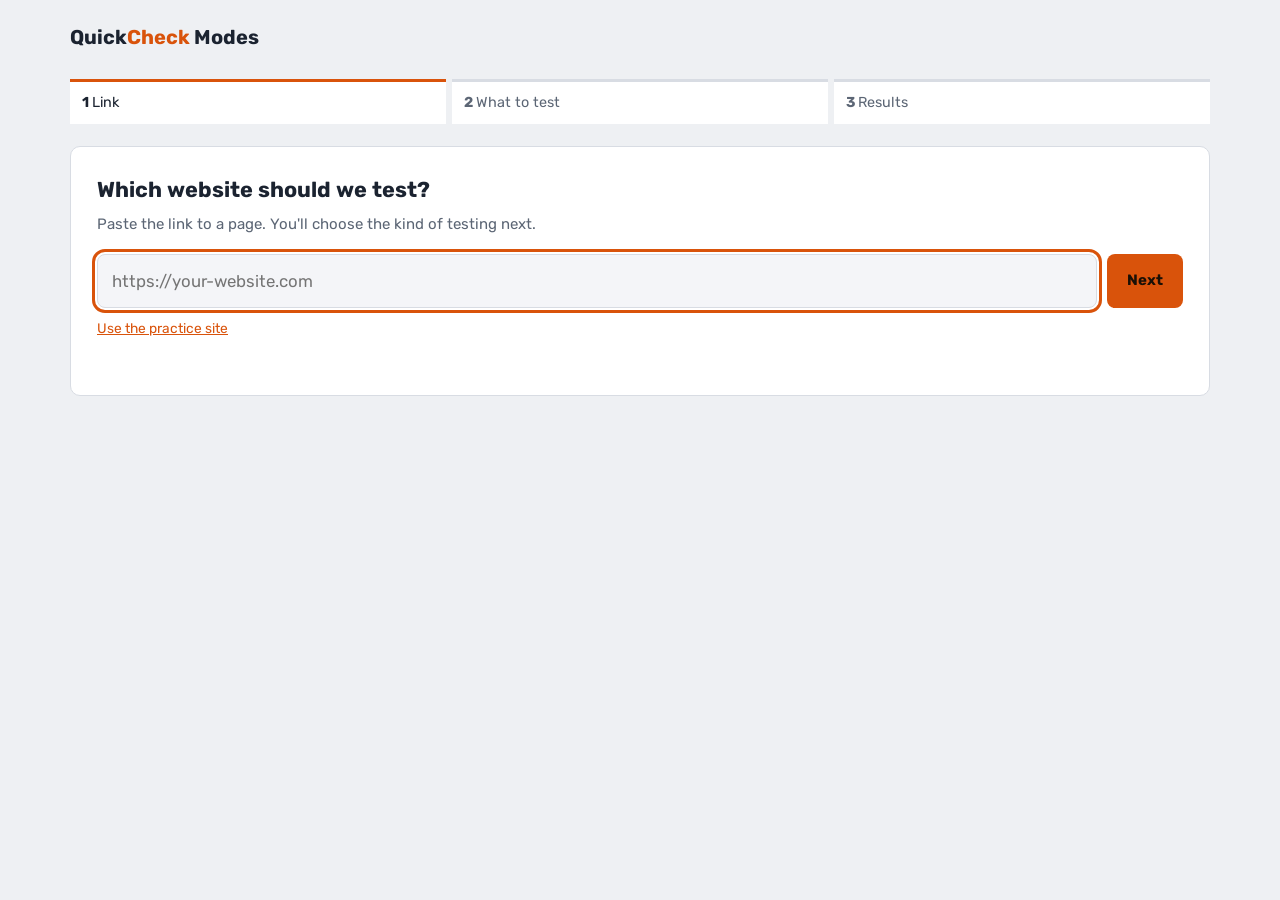
==== ui/index.html @ e66ea874 "first commit" ====
<!doctype html>
<html lang="en">
<head>
<meta charset="utf-8">
<meta name="viewport" content="width=device-width, initial-scale=1">
<title>QuickCheck Modes</title>
<link href="https://fonts.googleapis.com/css2?family=Rubik:wght@400;500;700&display=swap" rel="stylesheet">
<style>
:root{
  --bg:#1C2128; --panel:#252B34; --raise:#2E3540; --ink:#EEF1F5; --muted:#9AA4B2; --line:#39414D;
  --signal:#FF7A2F; --pass:#4CC38A; --warn:#F5B83D; --fail:#FF5D5D;
  --font:"Rubik","Segoe UI",system-ui,sans-serif; color-scheme:dark;
}
@media (prefers-color-scheme:light){:root{
  --bg:#EEF0F3; --panel:#FFFFFF; --raise:#F4F5F8; --ink:#1B2330; --muted:#5C6675; --line:#D8DCE3;
  --signal:#D9530B; --pass:#1F8A55; --warn:#A86A00; --fail:#C62828; color-scheme:light;}}
*{box-sizing:border-box} body{margin:0;background:var(--bg);color:var(--ink);font:15px/1.55 var(--font)}
button,input{font:inherit;color:inherit} :focus-visible{outline:3px solid var(--signal);outline-offset:2px}
.shell{max-width:1180px;margin:0 auto;padding:22px 20px 70px}
header{display:flex;justify-content:space-between;align-items:center;gap:16px;flex-wrap:wrap}
header h1{margin:0;font-size:1.25rem;font-weight:700}
header h1 span{color:var(--signal)}

/* stepper: the content really is a sequence */
.steps{display:flex;gap:6px;list-style:none;padding:0;margin:26px 0 22px;counter-reset:s}
.steps li{flex:1;counter-increment:s;padding:10px 12px;background:var(--panel);border-top:3px solid var(--line);color:var(--muted);font-size:.9rem}
.steps li::before{content:counter(s) "  ";font-weight:700}
.steps li.on{border-top-color:var(--signal);color:var(--ink)}
.steps li.done{border-top-color:var(--pass)}

.card{background:var(--panel);border-radius:10px;padding:26px;border:1px solid var(--line)}
.card h2{margin:0 0 6px;font-size:1.35rem}
.card p.sub{margin:0 0 18px;color:var(--muted)}
.urlrow{display:flex;gap:10px;flex-wrap:wrap}
.urlrow input{flex:1;min-width:240px;padding:13px 14px;border-radius:8px;border:1px solid var(--line);background:var(--raise);font-size:1.05rem}
.btn{border:0;border-radius:8px;padding:12px 20px;font-weight:700;cursor:pointer;background:var(--signal);color:#1A1006}
.btn.ghost{background:transparent;color:var(--ink);border:1px solid var(--line)}
.btn:disabled{opacity:.5;cursor:not-allowed}
.small{font-size:.86rem;color:var(--muted);margin-top:10px}
.small button{background:none;border:0;padding:0;color:var(--signal);text-decoration:underline;cursor:pointer}
.err{color:var(--fail);margin-top:10px;min-height:1.3em}

.modes{display:grid;grid-template-columns:repeat(3,1fr);gap:12px}
.mode{position:relative;display:block;cursor:pointer;background:var(--raise);border:2px solid var(--line);border-radius:10px;padding:18px}
.mode input{position:absolute;opacity:0}
.mode:has(input:checked){border-color:var(--signal)}
.mode:has(input:focus-visible){outline:3px solid var(--signal);outline-offset:2px}
.mode b{display:block;font-size:1.1rem;margin-bottom:4px}
.mode span{color:var(--muted);font-size:.88rem}
.opts{display:flex;gap:18px;align-items:center;flex-wrap:wrap;margin-top:18px;font-size:.92rem}
.opts input[type=number]{width:60px;padding:5px;border-radius:6px;border:1px solid var(--line);background:var(--raise)}
.nav{display:flex;justify-content:space-between;margin-top:22px}

.running{text-align:center;padding:50px 20px}
.bar{height:8px;background:var(--raise);border-radius:4px;overflow:hidden;max-width:460px;margin:18px auto}
.bar span{display:block;height:100%;background:var(--signal);transition:width .4s}

.summary{display:flex;gap:14px;flex-wrap:wrap;align-items:flex-end;justify-content:space-between}
.tabs{display:flex;gap:4px;margin:22px 0 0;border-bottom:1px solid var(--line)}
.tabs button{background:none;border:0;border-bottom:3px solid transparent;padding:12px 18px;cursor:pointer;color:var(--muted);font-weight:500}
.tabs button[aria-selected=true]{color:var(--ink);border-bottom-color:var(--signal)}
.tabs .n{font-size:.78rem;margin-left:6px;padding:1px 7px;border-radius:9px;background:var(--raise)}
.tabs .n.bad{background:var(--fail);color:#fff}
.cols{display:grid;grid-template-columns:1.25fr 1fr;gap:20px;margin-top:20px}
.col h3{margin:0 0 10px;font-size:1rem;display:flex;align-items:center;gap:8px}
.col h3 i{width:10px;height:10px;border-radius:50%;display:inline-block}
.item{background:var(--panel);border:1px solid var(--line);border-radius:8px;padding:12px 14px;margin-bottom:8px}
.item.fail{border-left:4px solid var(--fail)} .item.warn{border-left:4px solid var(--warn)} .item.pass{border-left:4px solid var(--pass)}
.item .h{display:flex;gap:8px;align-items:baseline}
.item .h b{font-weight:500}
.mk{flex:none;background:#E5484D;color:#fff;font-weight:700;font-size:.78rem;min-width:22px;height:22px;border-radius:11px;display:inline-grid;place-items:center;padding:0 6px}
.item .pg{color:var(--muted);font-size:.8rem;font-family:Consolas,monospace;word-break:break-all}
.item .d{font-size:.88rem;margin-top:4px}
.item ul{margin:6px 0 0;padding-left:18px;font:12px/1.5 Consolas,monospace;color:var(--muted);word-break:break-all}
.item img{max-width:100%;margin-top:8px;border-radius:6px;border:1px solid var(--line);cursor:zoom-in}
.ok{font-size:.9rem;color:var(--muted)}
.ok li{margin:3px 0} .ok li::marker{color:var(--pass)}
.shots{margin-top:26px}
.shots h3{font-size:1rem}
.pagepick{display:flex;gap:6px;flex-wrap:wrap;margin-bottom:12px}
.pagepick button{background:var(--raise);border:1px solid var(--line);border-radius:6px;padding:5px 10px;cursor:pointer;font-family:Consolas,monospace;font-size:.82rem}
.pagepick button[aria-pressed=true]{border-color:var(--signal)}
.shotrow{display:grid;grid-template-columns:3fr 1fr;gap:16px;align-items:start}
.shotrow figure{margin:0} .shotrow img{width:100%;border-radius:6px;border:1px solid var(--line);cursor:zoom-in}
.shotrow figcaption{color:var(--muted);font-size:.82rem;margin-top:4px}
dialog{max-width:96vw;max-height:94vh;padding:0;border:0;background:transparent} dialog img{max-width:94vw;max-height:90vh}
dialog::backdrop{background:rgba(0,0,0,.75)}
.hist{margin-top:34px} .hist h3{font-size:1rem;color:var(--muted)}
.hist button{all:unset;cursor:pointer;display:grid;grid-template-columns:1fr auto auto;gap:14px;width:100%;padding:9px 4px;border-bottom:1px solid var(--line);font-size:.9rem}
.hist button:focus-visible{outline:3px solid var(--signal)}
@media(max-width:780px){.modes{grid-template-columns:1fr}.cols{grid-template-columns:1fr}.shotrow{grid-template-columns:1fr}.steps li{font-size:.78rem}}
@media (prefers-reduced-motion:reduce){.bar span{transition:none}}
</style>
</head>
<body>
<div class="shell">
  <header><h1>Quick<span>Check</span> Modes</h1><button class="btn ghost" id="newBtn" hidden>New test</button></header>
  <ol class="steps" id="steps"><li>Link</li><li>What to test</li><li>Results</li></ol>
  <div id="view"></div>
  <section class="hist" id="hist"></section>
</div>
<dialog id="zoom"><img alt="Enlarged screenshot"></dialog>

<script>
const $ = s => document.querySelector(s);
const esc = s => String(s ?? "").replace(/[&<>"']/g, c => ({"&":"&amp;","<":"&lt;",">":"&gt;",'"':"&quot;","'":"&#39;"}[c]));
const form = {url:"", mode:"both", linked:false, max_pages:6};
let timer, tab = null, pageSel = 0;

function setStep(n){ document.querySelectorAll("#steps li").forEach((li, i) => { li.className = i < n ? "done" : i === n ? "on" : ""; }); $("#newBtn").hidden = n < 2; }
$("#newBtn").onclick = () => { history.replaceState(null, "", location.pathname); clearTimeout(timer); step1(); };

function step1(){
  setStep(0);
  $("#view").innerHTML = `<form class="card" id="s1">
    <h2>Which website should we test?</h2><p class="sub">Paste the link to a page. You'll choose the kind of testing next.</p>
    <div class="urlrow"><label for="u" style="position:absolute;left:-9999px">Website link</label>
      <input id="u" type="url" placeholder="https://your-website.com" value="${esc(form.url)}" required autocomplete="url">
      <button class="btn">Next</button></div>
    <div class="small"><button type="button" id="demo">Use the practice site</button></div>
    <div class="err" id="err" role="alert"></div></form>`;
  $("#demo").onclick = () => { $("#u").value = location.origin + "/demo/"; };
  $("#s1").onsubmit = e => { e.preventDefault(); const v = $("#u").value.trim(); if(!v){ $("#err").textContent = "Enter a link first."; return; } form.url = v; step2(); };
  $("#u").focus(); loadHist();
}

function step2(){
  setStep(1);
  const m = (v, t, d) => `<label class="mode"><input type="radio" name="mode" value="${v}" ${form.mode === v ? "checked" : ""}><b>${t}</b><span>${d}</span></label>`;
  $("#view").innerHTML = `<form class="card" id="s2">
    <h2>What should we test?</h2><p class="sub" style="word-break:break-all">${esc(form.url)}</p>
    <div class="modes" role="radiogroup" aria-label="Testing mode">
      ${m("functional", "Functional", "Clicks every link and button, submits each form empty and filled, and checks the site responds correctly.")}
      ${m("ui", "UI", "Looks for broken images, unreadable text, missing labels and phone layout problems, then marks them on screenshots.")}
      ${m("both", "Both", "Runs functional and UI testing together, with results on separate tabs.")}
    </div>
    <div class="opts"><label><input type="checkbox" id="linked" ${form.linked ? "checked" : ""}> Also test pages this page links to</label>
      <label>up to <input type="number" id="maxp" min="1" max="25" value="${form.max_pages}"> pages</label></div>
    <div class="err" id="err" role="alert"></div>
    <div class="nav"><button type="button" class="btn ghost" id="back">Back</button><button class="btn" id="run">Start testing</button></div></form>`;
  $("#back").onclick = step1;
  $("#s2").onsubmit = async e => {
    e.preventDefault();
    form.mode = document.querySelector("input[name=mode]:checked").value;
    form.linked = $("#linked").checked; form.max_pages = +$("#maxp").value || 6;
    $("#run").disabled = true;
    try{
      const r = await fetch("/api/test", {method:"POST", headers:{"Content-Type":"application/json"}, body:JSON.stringify(form)});
      const d = await r.json(); if(!r.ok) throw new Error(d.error);
      tab = null; show(d.id);
    }catch(err){ $("#err").textContent = err.message; $("#run").disabled = false; }
  };
}

async function show(id){
  clearTimeout(timer); setStep(2); history.replaceState(null, "", "#" + id);
  const r = await fetch("/api/test/" + id); if(!r.ok){ step1(); return; }
  const s = await r.json();
  if(s.status === "running"){
    const pct = s.total ? Math.round(100 * s.done / s.total) : 0;
    $("#view").innerHTML = `<div class="card running" aria-live="polite"><h2>Testing…</h2><p class="sub">${esc(s.step)}</p>
      <div class="bar"><span style="width:${pct}%"></span></div><p class="small">${s.done} of ${s.total} test runs finished · ${s.items.length} results so far</p></div>`;
    timer = setTimeout(() => show(id), 1000); return;
  }
  loadHist();
  if(s.status === "error"){ $("#view").innerHTML = `<div class="card"><h2>Testing stopped</h2><p class="err">${esc(s.error)}</p><p class="sub">Check the link opens in your browser and that Chromium is installed (python -m playwright install chromium).</p></div>`; return; }
  render(s);
}

function render(s){
  const modes = s.mode === "both" ? ["functional","ui"] : [s.mode];
  if(!tab || !modes.includes(tab)) tab = modes[0];
  const sm = s.summary, cur = s.items.filter(i => i.mode === tab);
  const bad = cur.filter(i => i.status !== "pass").sort((a, b) => (a.status === "fail" ? 0 : 1) - (b.status === "fail" ? 0 : 1));
  const good = cur.filter(i => i.status === "pass");
  const path = u => { try{ return new URL(u).pathname; }catch{ return u; } };
  const shotPages = s.pages.filter(p => p.shots && (p.shots.desktop || p.shots.phone));
  if(pageSel >= shotPages.length) pageSel = 0;
  const sp = shotPages[pageSel];

  $("#view").innerHTML = `
  <div class="summary"><div><h2 style="margin:0;font-size:1.5rem">${modes.length === 2 ? "Functional + UI" : tab === "ui" ? "UI" : "Functional"} results</h2>
    <div class="small" style="margin:2px 0 0;word-break:break-all">${esc(s.url)} · ${s.pages.length} page(s) · ${s.seconds}s · ${esc(s.started)}</div></div>
    <a class="btn ghost" href="/results/${s.id}/report.html" target="_blank" rel="noopener">Open full report</a></div>
  <div class="tabs" role="tablist">${modes.map(m => { const c = sm[m]; return `<button role="tab" aria-selected="${tab === m}" data-tab="${m}">${m === "ui" ? "UI" : "Functional"}
     <span class="n ${c.fail ? "bad" : ""}">${c.fail} failed · ${c.warn} warnings · ${c.pass} passed</span></button>`; }).join("")}</div>
  <div class="cols">
    <div class="col"><h3><i style="background:var(--fail)"></i>What's wrong (${bad.length})</h3>
      ${bad.length ? bad.map(i => `<div class="item ${i.status}"><div class="h">${i.marker ? `<span class="mk" title="Marked ${i.marker} on the ${i.view} screenshot">${esc(i.marker)}</span>` : ""}<b>${esc(i.title)}</b></div>
        <div class="pg">${esc(path(i.page))}${i.view ? " · " + i.view : ""} · ${i.status === "fail" ? "failed" : "warning"}</div>
        ${i.detail ? `<div class="d">${esc(i.detail)}</div>` : ""}
        ${i.items.length ? `<ul>${i.items.map(x => `<li>${esc(x)}</li>`).join("")}</ul>` : ""}
        ${i.shot ? `<img src="/results/${s.id}/${esc(i.shot)}" alt="Screenshot with the problem outlined in red" loading="lazy">` : ""}</div>`).join("")
      : `<p class="ok">No problems found in ${tab === "ui" ? "UI" : "functional"} testing.</p>`}
    </div>
    <div class="col"><h3><i style="background:var(--pass)"></i>What worked (${good.length})</h3>
      <ul class="ok">${good.map(i => `<li>${esc(i.title)} <span style="opacity:.65">${esc(path(i.page))}</span></li>`).join("")}</ul></div>
  </div>
  ${tab === "ui" && sp ? `<section class="shots"><h3>Annotated screenshots</h3><p class="small" style="margin-top:-6px">Numbers match the issues on the left.</p>
    ${shotPages.length > 1 ? `<div class="pagepick">${shotPages.map((p, i) => `<button data-p="${i}" aria-pressed="${i === pageSel}">${esc(p.path)}</button>`).join("")}</div>` : ""}
    <div class="shotrow">${sp.shots.desktop ? `<figure><img src="/results/${s.id}/${esc(sp.shots.desktop)}" alt="Desktop screenshot of ${esc(sp.path)} with problems marked"><figcaption>Desktop, 1366px</figcaption></figure>` : ""}
      ${sp.shots.phone ? `<figure><img src="/results/${s.id}/${esc(sp.shots.phone)}" alt="Phone screenshot of ${esc(sp.path)} with problems marked"><figcaption>Phone, 375px</figcaption></figure>` : ""}</div></section>` : ""}`;
  document.querySelectorAll("[data-tab]").forEach(b => b.onclick = () => { tab = b.dataset.tab; render(s); });
  document.querySelectorAll("[data-p]").forEach(b => b.onclick = () => { pageSel = +b.dataset.p; render(s); });
  document.querySelectorAll("#view img").forEach(img => img.onclick = () => { $("#zoom img").src = img.src; $("#zoom").showModal(); });
}
$("#zoom").onclick = () => $("#zoom").close();

async function loadHist(){
  const list = await (await fetch("/api/tests")).json();
  $("#hist").innerHTML = list.length ? `<h3>Earlier tests</h3>${list.map(t => { const f = t.summary ? Object.values(t.summary).reduce((n, v) => n + v.fail, 0) : null;
    return `<button data-id="${t.id}"><span style="word-break:break-all">${esc(t.url)}</span><span>${esc(t.mode)}</span><span style="color:${f ? "var(--fail)" : "var(--pass)"}">${t.status === "running" ? "running" : f == null ? "–" : f + " failed"}</span></button>`; }).join("")}` : "";
  document.querySelectorAll("#hist [data-id]").forEach(b => b.onclick = () => { tab = null; pageSel = 0; show(b.dataset.id); scrollTo(0, 0); });
}
if(location.hash.length > 1) show(location.hash.slice(1)); else step1();
loadHist();
</script>
</body>
</html>
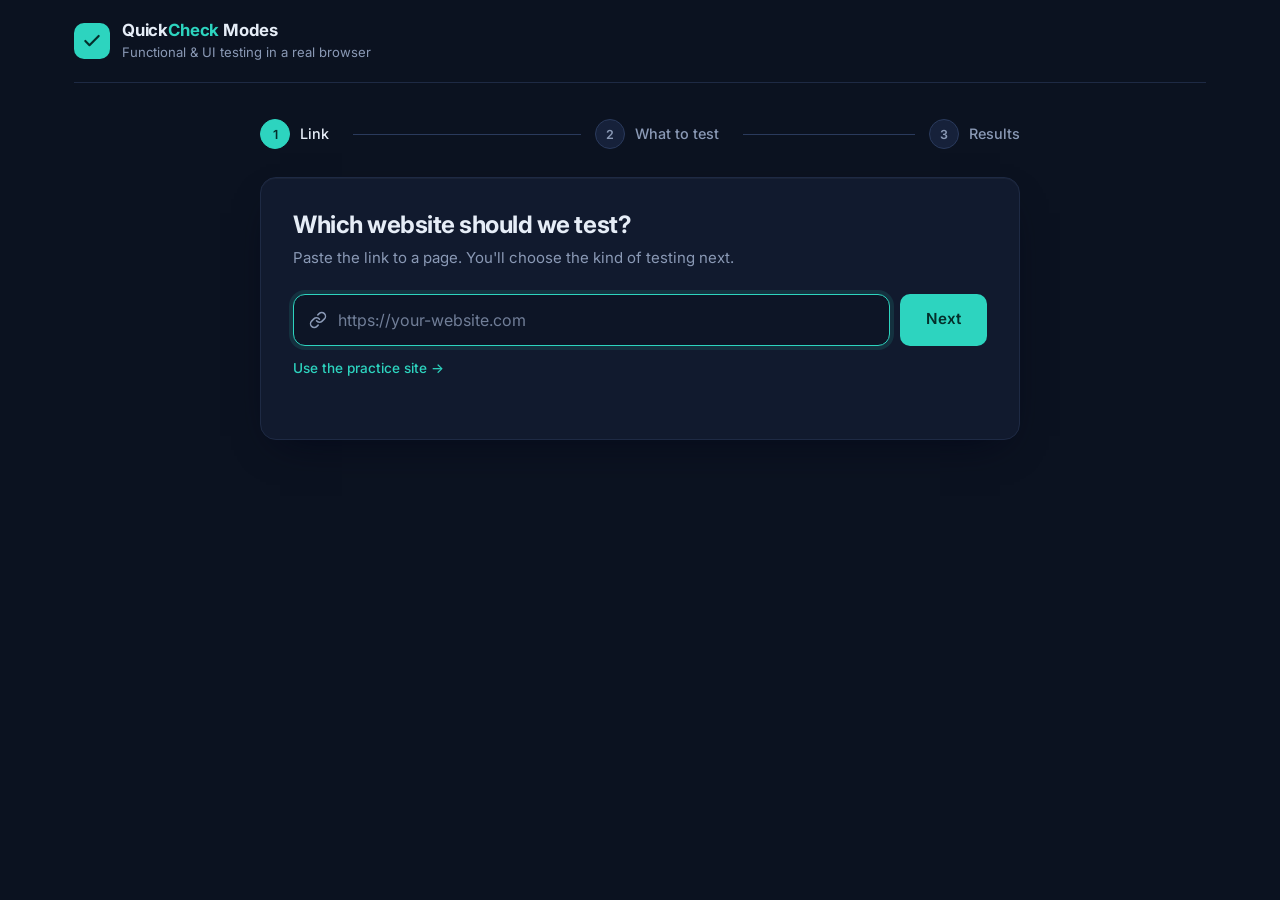
==== commit ce07984f: "Add UI tests for homepage and API validation" ====
--- a/ui/index.html
+++ b/ui/index.html
@@ -4,97 +4,193 @@
 <meta charset="utf-8">
 <meta name="viewport" content="width=device-width, initial-scale=1">
 <title>QuickCheck Modes</title>
-<link href="https://fonts.googleapis.com/css2?family=Rubik:wght@400;500;700&display=swap" rel="stylesheet">
+<link rel="preconnect" href="https://fonts.googleapis.com">
+<link rel="preconnect" href="https://fonts.gstatic.com" crossorigin>
+<link href="https://fonts.googleapis.com/css2?family=Inter:wght@400;500;600;700&family=JetBrains+Mono:wght@400;500&display=swap" rel="stylesheet">
 <style>
 :root{
-  --bg:#1C2128; --panel:#252B34; --raise:#2E3540; --ink:#EEF1F5; --muted:#9AA4B2; --line:#39414D;
-  --signal:#FF7A2F; --pass:#4CC38A; --warn:#F5B83D; --fail:#FF5D5D;
-  --font:"Rubik","Segoe UI",system-ui,sans-serif; color-scheme:dark;
-}
-@media (prefers-color-scheme:light){:root{
-  --bg:#EEF0F3; --panel:#FFFFFF; --raise:#F4F5F8; --ink:#1B2330; --muted:#5C6675; --line:#D8DCE3;
-  --signal:#D9530B; --pass:#1F8A55; --warn:#A86A00; --fail:#C62828; color-scheme:light;}}
-*{box-sizing:border-box} body{margin:0;background:var(--bg);color:var(--ink);font:15px/1.55 var(--font)}
-button,input{font:inherit;color:inherit} :focus-visible{outline:3px solid var(--signal);outline-offset:2px}
-.shell{max-width:1180px;margin:0 auto;padding:22px 20px 70px}
-header{display:flex;justify-content:space-between;align-items:center;gap:16px;flex-wrap:wrap}
-header h1{margin:0;font-size:1.25rem;font-weight:700}
+  /* Midnight teal */
+  --bg:#0B1220; --panel:#111A2E; --raise:#16213A; --sunk:#0D1526; --ink:#E6EDF7; --muted:#8A99B5; --line:#1E2A44; --line-strong:#2A3A5C;
+  --signal:#2DD4BF; --signal-hover:#5EEAD4; --signal-ink:#042F2B; --signal-soft:rgba(45,212,191,.12);
+  --pass:#86E08F; --warn:#FBBF5A; --fail:#FB7185;
+  --pass-soft:rgba(134,224,143,.12); --warn-soft:rgba(251,191,90,.12); --fail-soft:rgba(251,113,133,.14);
+  --shadow:0 1px 0 rgba(255,255,255,.04) inset, 0 16px 40px -20px rgba(2,6,23,.9);
+  --font:"Inter",system-ui,-apple-system,"Segoe UI",sans-serif; --mono:"JetBrains Mono",ui-monospace,Consolas,monospace;
+  --ease:cubic-bezier(.23,1,.32,1); color-scheme:dark;
+}
+*{box-sizing:border-box} [hidden]{display:none!important}
+body{margin:0;background:var(--bg);color:var(--ink);font:15px/1.55 var(--font);-webkit-font-smoothing:antialiased}
+button,input{font:inherit;color:inherit} :focus-visible{outline:2px solid var(--signal);outline-offset:2px}
+.shell{max-width:1180px;margin:0 auto;padding:20px 24px 80px}
+
+/* header */
+header{display:flex;justify-content:space-between;align-items:center;gap:16px;padding-bottom:20px;border-bottom:1px solid var(--line)}
+.brand{display:flex;align-items:center;gap:12px;min-width:0}
+.logo{flex:none;width:36px;height:36px;border-radius:10px;background:var(--signal);color:var(--signal-ink);display:grid;place-items:center}
+.logo svg{width:20px;height:20px}
+header h1{margin:0;font-size:1.05rem;font-weight:700;letter-spacing:-.01em;line-height:1.25}
 header h1 span{color:var(--signal)}
-
-/* stepper: the content really is a sequence */
-.steps{display:flex;gap:6px;list-style:none;padding:0;margin:26px 0 22px;counter-reset:s}
-.steps li{flex:1;counter-increment:s;padding:10px 12px;background:var(--panel);border-top:3px solid var(--line);color:var(--muted);font-size:.9rem}
-.steps li::before{content:counter(s) "  ";font-weight:700}
-.steps li.on{border-top-color:var(--signal);color:var(--ink)}
-.steps li.done{border-top-color:var(--pass)}
-
-.card{background:var(--panel);border-radius:10px;padding:26px;border:1px solid var(--line)}
-.card h2{margin:0 0 6px;font-size:1.35rem}
-.card p.sub{margin:0 0 18px;color:var(--muted)}
+.brand p{margin:1px 0 0;font-size:.82rem;color:var(--muted)}
+
+/* focused views share one readable column */
+.steps,#view>.card,.hist{max-width:760px;margin-left:auto;margin-right:auto}
+.shell:has(.summary) .hist{max-width:none}
+
+/* stepper */
+.steps{display:flex;list-style:none;padding:0;margin-top:36px;margin-bottom:28px;counter-reset:s}
+.steps li{flex:1;counter-increment:s;display:flex;align-items:center;gap:10px;color:var(--muted);font-size:.9rem;font-weight:500;white-space:nowrap}
+.steps li:last-child{flex:none}
+.steps li::before{content:counter(s);flex:none;width:28px;height:28px;border-radius:50%;display:grid;place-items:center;font-size:.78rem;font-weight:600;background:var(--raise);border:1px solid var(--line-strong);color:var(--muted);transition:background-color .2s var(--ease),border-color .2s var(--ease),color .2s var(--ease)}
+.steps li:not(:last-child)::after{content:"";flex:1;height:1px;background:var(--line-strong);margin:0 14px;transition:background-color .2s var(--ease)}
+.steps li.on{color:var(--ink)}
+.steps li.on::before{background:var(--signal);border-color:var(--signal);color:var(--signal-ink)}
+.steps li.done{color:var(--ink)}
+.steps li.done::before{content:"✓";background:var(--pass-soft);border-color:var(--pass);color:var(--pass)}
+.steps li.done::after{background:var(--pass)}
+
+/* cards & form controls */
+.card{background:var(--panel);border-radius:16px;padding:32px;border:1px solid var(--line);box-shadow:var(--shadow)}
+.card h2{margin:0 0 6px;font-size:1.5rem;font-weight:700;letter-spacing:-.02em;line-height:1.25}
+.card p.sub{margin:0 0 24px;color:var(--muted)}
 .urlrow{display:flex;gap:10px;flex-wrap:wrap}
-.urlrow input{flex:1;min-width:240px;padding:13px 14px;border-radius:8px;border:1px solid var(--line);background:var(--raise);font-size:1.05rem}
-.btn{border:0;border-radius:8px;padding:12px 20px;font-weight:700;cursor:pointer;background:var(--signal);color:#1A1006}
-.btn.ghost{background:transparent;color:var(--ink);border:1px solid var(--line)}
-.btn:disabled{opacity:.5;cursor:not-allowed}
-.small{font-size:.86rem;color:var(--muted);margin-top:10px}
-.small button{background:none;border:0;padding:0;color:var(--signal);text-decoration:underline;cursor:pointer}
-.err{color:var(--fail);margin-top:10px;min-height:1.3em}
-
+.urlrow input{flex:1;min-width:240px;height:52px;padding:0 16px 0 44px;border-radius:12px;border:1px solid var(--line-strong);background:var(--sunk) url("data:image/svg+xml,%3Csvg xmlns='http://www.w3.org/2000/svg' viewBox='0 0 24 24' fill='none' stroke='%238A99B5' stroke-width='2' stroke-linecap='round' stroke-linejoin='round'%3E%3Cpath d='M10 13a5 5 0 0 0 7.54.54l3-3a5 5 0 0 0-7.07-7.07l-1.72 1.71'/%3E%3Cpath d='M14 11a5 5 0 0 0-7.54-.54l-3 3a5 5 0 0 0 7.07 7.07l1.71-1.71'/%3E%3C/svg%3E") 15px center/18px no-repeat;font-size:1rem;transition:border-color .15s var(--ease),box-shadow .15s var(--ease)}
+.urlrow input::placeholder{color:var(--muted);opacity:.8}
+.urlrow input:focus{outline:none;border-color:var(--signal);box-shadow:0 0 0 4px var(--signal-soft)}
+.urlrow .btn{height:52px;padding:0 26px}
+.btn{display:inline-flex;align-items:center;justify-content:center;gap:8px;border:0;border-radius:10px;padding:11px 20px;font-weight:600;font-size:.95rem;line-height:1.2;white-space:nowrap;cursor:pointer;text-decoration:none;background:var(--signal);color:var(--signal-ink);transition:background-color .15s var(--ease),border-color .15s var(--ease),transform .12s var(--ease)}
+.btn:hover{background:var(--signal-hover)}
+.btn:active{transform:scale(.98)}
+.btn.ghost{background:var(--raise);color:var(--ink);border:1px solid var(--line-strong)}
+.btn.ghost:hover{border-color:var(--muted)}
+a.btn.ghost::after{content:"↗";font-size:.9em;color:var(--muted)}
+.btn:disabled{opacity:.5;cursor:not-allowed;transform:none}
+.small{font-size:.85rem;color:var(--muted);margin-top:12px}
+.small button{background:none;border:0;padding:0;color:var(--signal);font-weight:500;cursor:pointer;text-underline-offset:3px}
+.small button:hover{text-decoration:underline}
+.small button::after{content:" →"}
+.err{color:var(--fail);margin-top:10px;min-height:1.3em;font-size:.9rem}
+
+/* mode picker */
 .modes{display:grid;grid-template-columns:repeat(3,1fr);gap:12px}
-.mode{position:relative;display:block;cursor:pointer;background:var(--raise);border:2px solid var(--line);border-radius:10px;padding:18px}
-.mode input{position:absolute;opacity:0}
-.mode:has(input:checked){border-color:var(--signal)}
-.mode:has(input:focus-visible){outline:3px solid var(--signal);outline-offset:2px}
-.mode b{display:block;font-size:1.1rem;margin-bottom:4px}
-.mode span{color:var(--muted);font-size:.88rem}
-.opts{display:flex;gap:18px;align-items:center;flex-wrap:wrap;margin-top:18px;font-size:.92rem}
-.opts input[type=number]{width:60px;padding:5px;border-radius:6px;border:1px solid var(--line);background:var(--raise)}
-.nav{display:flex;justify-content:space-between;margin-top:22px}
-
-.running{text-align:center;padding:50px 20px}
-.bar{height:8px;background:var(--raise);border-radius:4px;overflow:hidden;max-width:460px;margin:18px auto}
-.bar span{display:block;height:100%;background:var(--signal);transition:width .4s}
-
-.summary{display:flex;gap:14px;flex-wrap:wrap;align-items:flex-end;justify-content:space-between}
-.tabs{display:flex;gap:4px;margin:22px 0 0;border-bottom:1px solid var(--line)}
-.tabs button{background:none;border:0;border-bottom:3px solid transparent;padding:12px 18px;cursor:pointer;color:var(--muted);font-weight:500}
+.mode{position:relative;display:flex;flex-direction:column;cursor:pointer;background:var(--raise);border:1px solid var(--line-strong);border-radius:14px;padding:20px 18px 18px;transition:border-color .15s var(--ease),background-color .15s var(--ease),box-shadow .15s var(--ease)}
+.mode:hover{border-color:var(--muted)}
+.mode input{position:absolute;opacity:0;pointer-events:none}
+.mode::before{content:"";display:block;width:22px;height:22px;margin-bottom:16px;background:var(--muted);-webkit-mask:var(--icon) center/contain no-repeat;mask:var(--icon) center/contain no-repeat;transition:background-color .15s var(--ease)}
+.mode::after{content:"";position:absolute;top:18px;right:18px;width:18px;height:18px;border-radius:50%;border:1.5px solid var(--line-strong);transition:border-color .15s var(--ease),border-width .15s var(--ease)}
+.mode:has(input[value=functional]){--icon:url("data:image/svg+xml,%3Csvg xmlns='http://www.w3.org/2000/svg' viewBox='0 0 24 24' fill='none' stroke='black' stroke-width='2' stroke-linecap='round' stroke-linejoin='round'%3E%3Cpath d='M14 4.1 12 6'/%3E%3Cpath d='m5.1 8-2.9-.8'/%3E%3Cpath d='m6 12-1.9 2'/%3E%3Cpath d='M7.2 2.2 8 5.1'/%3E%3Cpath d='M9.037 9.69a.498.498 0 0 1 .653-.653l11 4.5a.5.5 0 0 1-.074.949l-4.349 1.041a1 1 0 0 0-.74.739l-1.04 4.35a.5.5 0 0 1-.95.074z'/%3E%3C/svg%3E")}
+.mode:has(input[value=ui]){--icon:url("data:image/svg+xml,%3Csvg xmlns='http://www.w3.org/2000/svg' viewBox='0 0 24 24' fill='none' stroke='black' stroke-width='2' stroke-linecap='round' stroke-linejoin='round'%3E%3Cpath d='M2.062 12.348a1 1 0 0 1 0-.696 10.75 10.75 0 0 1 19.876 0 1 1 0 0 1 0 .696 10.75 10.75 0 0 1-19.876 0'/%3E%3Ccircle cx='12' cy='12' r='3'/%3E%3C/svg%3E")}
+.mode:has(input[value=both]){--icon:url("data:image/svg+xml,%3Csvg xmlns='http://www.w3.org/2000/svg' viewBox='0 0 24 24' fill='none' stroke='black' stroke-width='2' stroke-linecap='round' stroke-linejoin='round'%3E%3Cpath d='m12.83 2.18a2 2 0 0 0-1.66 0L2.6 6.08a1 1 0 0 0 0 1.83l8.58 3.91a2 2 0 0 0 1.66 0l8.58-3.9a1 1 0 0 0 0-1.83Z'/%3E%3Cpath d='m22 17.65-9.17 4.16a2 2 0 0 1-1.66 0L2 17.65'/%3E%3Cpath d='m22 12.65-9.17 4.16a2 2 0 0 1-1.66 0L2 12.65'/%3E%3C/svg%3E")}
+.mode:has(input:checked){border-color:var(--signal);background:var(--signal-soft);box-shadow:inset 0 0 0 1px var(--signal)}
+.mode:has(input:checked)::before{background:var(--signal)}
+.mode:has(input:checked)::after{border-color:var(--signal);border-width:5px}
+.mode:has(input:focus-visible){outline:2px solid var(--signal);outline-offset:2px}
+.mode b{display:block;font-size:1.05rem;font-weight:600;margin-bottom:6px}
+.mode span{color:var(--muted);font-size:.86rem;line-height:1.5}
+.opts{display:flex;gap:10px 20px;align-items:center;flex-wrap:wrap;margin-top:16px;padding:14px 16px;background:var(--sunk);border:1px solid var(--line);border-radius:12px;font-size:.9rem}
+.opts label{display:inline-flex;align-items:center;gap:8px;cursor:pointer}
+.opts input[type=checkbox]{width:16px;height:16px;margin:0;accent-color:var(--signal)}
+.opts input[type=number]{width:64px;height:32px;padding:0 8px;border-radius:8px;border:1px solid var(--line-strong);background:var(--panel);text-align:center}
+.opts input[type=number]:focus{outline:none;border-color:var(--signal);box-shadow:0 0 0 3px var(--signal-soft)}
+.nav{display:flex;justify-content:space-between;gap:12px;margin-top:20px;padding-top:22px;border-top:1px solid var(--line)}
+
+/* running */
+.running{text-align:center;padding:56px 32px}
+.running::before{content:"";display:block;width:40px;height:40px;margin:0 auto 22px;border-radius:50%;border:3px solid var(--line-strong);border-top-color:var(--signal);animation:spin 1s linear infinite}
+.running p.sub{margin-bottom:0}
+@keyframes spin{to{transform:rotate(360deg)}}
+.bar{height:6px;background:var(--sunk);border:1px solid var(--line);border-radius:99px;overflow:hidden;max-width:420px;margin:24px auto 0}
+.bar span{display:block;height:100%;background:var(--signal);border-radius:99px;transition:width .3s var(--ease)}
+.running .small{font-variant-numeric:tabular-nums}
+
+/* results */
+.summary{display:flex;gap:16px;flex-wrap:wrap;align-items:flex-end;justify-content:space-between}
+.summary h2{font-weight:700;letter-spacing:-.02em;line-height:1.2}
+.summary .small{font-family:var(--mono);font-size:.78rem;margin-top:6px!important}
+.tabs{display:flex;gap:28px;margin:28px 0 0;border-bottom:1px solid var(--line);overflow-x:auto}
+.tabs button{display:inline-flex;align-items:center;gap:10px;background:none;border:0;border-bottom:2px solid transparent;margin-bottom:-1px;padding:12px 0;cursor:pointer;color:var(--muted);font-weight:600;white-space:nowrap;transition:color .15s var(--ease),border-color .15s var(--ease)}
+.tabs button:hover{color:var(--ink)}
 .tabs button[aria-selected=true]{color:var(--ink);border-bottom-color:var(--signal)}
-.tabs .n{font-size:.78rem;margin-left:6px;padding:1px 7px;border-radius:9px;background:var(--raise)}
-.tabs .n.bad{background:var(--fail);color:#fff}
-.cols{display:grid;grid-template-columns:1.25fr 1fr;gap:20px;margin-top:20px}
-.col h3{margin:0 0 10px;font-size:1rem;display:flex;align-items:center;gap:8px}
-.col h3 i{width:10px;height:10px;border-radius:50%;display:inline-block}
-.item{background:var(--panel);border:1px solid var(--line);border-radius:8px;padding:12px 14px;margin-bottom:8px}
-.item.fail{border-left:4px solid var(--fail)} .item.warn{border-left:4px solid var(--warn)} .item.pass{border-left:4px solid var(--pass)}
-.item .h{display:flex;gap:8px;align-items:baseline}
-.item .h b{font-weight:500}
-.mk{flex:none;background:#E5484D;color:#fff;font-weight:700;font-size:.78rem;min-width:22px;height:22px;border-radius:11px;display:inline-grid;place-items:center;padding:0 6px}
-.item .pg{color:var(--muted);font-size:.8rem;font-family:Consolas,monospace;word-break:break-all}
-.item .d{font-size:.88rem;margin-top:4px}
-.item ul{margin:6px 0 0;padding-left:18px;font:12px/1.5 Consolas,monospace;color:var(--muted);word-break:break-all}
-.item img{max-width:100%;margin-top:8px;border-radius:6px;border:1px solid var(--line);cursor:zoom-in}
-.ok{font-size:.9rem;color:var(--muted)}
-.ok li{margin:3px 0} .ok li::marker{color:var(--pass)}
-.shots{margin-top:26px}
-.shots h3{font-size:1rem}
-.pagepick{display:flex;gap:6px;flex-wrap:wrap;margin-bottom:12px}
-.pagepick button{background:var(--raise);border:1px solid var(--line);border-radius:6px;padding:5px 10px;cursor:pointer;font-family:Consolas,monospace;font-size:.82rem}
-.pagepick button[aria-pressed=true]{border-color:var(--signal)}
+.tabs .n{font-size:.74rem;font-weight:500;margin-left:0;padding:2px 9px;border-radius:99px;background:var(--raise);border:1px solid var(--line);color:var(--muted);font-variant-numeric:tabular-nums}
+.tabs .n.bad{background:var(--fail-soft);border-color:transparent;color:var(--fail)}
+.cols{display:grid;grid-template-columns:1.4fr 1fr;gap:32px;margin-top:28px;align-items:start}
+.cols .col:last-child{position:sticky;top:20px}
+.col h3{margin:0 0 12px;font-size:.95rem;font-weight:600;display:flex;align-items:center;gap:8px}
+.col h3 i{width:8px;height:8px;border-radius:50%;display:inline-block}
+.item{background:var(--panel);border:1px solid var(--line);border-radius:12px;padding:14px 16px 14px 18px;margin-bottom:10px}
+.item.fail{box-shadow:inset 3px 0 0 var(--fail)} .item.warn{box-shadow:inset 3px 0 0 var(--warn)} .item.pass{box-shadow:inset 3px 0 0 var(--pass)}
+.item .h{display:flex;gap:10px;align-items:center}
+.item .h b{font-weight:600;line-height:1.4}
+.mk{flex:none;background:#E5484D;color:#fff;font-weight:700;font-size:.75rem;min-width:22px;height:22px;border-radius:11px;display:inline-grid;place-items:center;padding:0 6px}
+.item .pg{color:var(--muted);font-size:.75rem;font-family:var(--mono);word-break:break-all;margin-top:4px}
+.item.fail .pg{color:var(--muted)}
+.item .d{font-size:.88rem;margin-top:8px;line-height:1.5}
+.item ul{margin:10px 0 0;padding:8px 12px 8px 28px;background:var(--sunk);border-radius:8px;font:12px/1.6 var(--mono);color:var(--muted);word-break:break-all}
+.item img{display:block;max-width:100%;margin-top:12px;border-radius:8px;border:1px solid var(--line);cursor:zoom-in}
+p.ok{margin:0;padding:14px 16px;border-radius:12px;background:var(--pass-soft);color:var(--ink);font-size:.9rem}
+ul.ok{list-style:none;margin:0;padding:0;background:var(--panel);border:1px solid var(--line);border-radius:12px;font-size:.88rem;overflow:hidden}
+ul.ok:empty{display:none}
+ul.ok li{display:flex;align-items:baseline;gap:10px;padding:10px 14px;border-bottom:1px solid var(--line)}
+ul.ok li:last-child{border-bottom:0}
+ul.ok li::before{content:"";flex:none;width:14px;height:14px;align-self:center;background:var(--pass);-webkit-mask:url("data:image/svg+xml,%3Csvg xmlns='http://www.w3.org/2000/svg' viewBox='0 0 24 24' fill='none' stroke='black' stroke-width='3' stroke-linecap='round' stroke-linejoin='round'%3E%3Cpath d='M20 6 9 17l-5-5'/%3E%3C/svg%3E") center/contain no-repeat;mask:url("data:image/svg+xml,%3Csvg xmlns='http://www.w3.org/2000/svg' viewBox='0 0 24 24' fill='none' stroke='black' stroke-width='3' stroke-linecap='round' stroke-linejoin='round'%3E%3Cpath d='M20 6 9 17l-5-5'/%3E%3C/svg%3E") center/contain no-repeat}
+ul.ok li span{margin-left:auto;padding-left:8px;font-family:var(--mono);font-size:.74rem;color:var(--muted);white-space:nowrap}
+
+/* screenshots */
+.shots{margin-top:40px;padding-top:28px;border-top:1px solid var(--line)}
+.shots h3{margin:0 0 4px;font-size:1.05rem;font-weight:600}
+.shots .small{margin-top:0!important;margin-bottom:16px}
+.pagepick{display:flex;gap:6px;flex-wrap:wrap;margin-bottom:14px}
+.pagepick button{background:var(--raise);border:1px solid var(--line-strong);border-radius:8px;padding:6px 12px;cursor:pointer;font-family:var(--mono);font-size:.78rem;color:var(--muted);transition:border-color .15s var(--ease),color .15s var(--ease),background-color .15s var(--ease)}
+.pagepick button:hover{color:var(--ink)}
+.pagepick button[aria-pressed=true]{border-color:var(--signal);background:var(--signal-soft);color:var(--ink)}
 .shotrow{display:grid;grid-template-columns:3fr 1fr;gap:16px;align-items:start}
-.shotrow figure{margin:0} .shotrow img{width:100%;border-radius:6px;border:1px solid var(--line);cursor:zoom-in}
-.shotrow figcaption{color:var(--muted);font-size:.82rem;margin-top:4px}
-dialog{max-width:96vw;max-height:94vh;padding:0;border:0;background:transparent} dialog img{max-width:94vw;max-height:90vh}
-dialog::backdrop{background:rgba(0,0,0,.75)}
-.hist{margin-top:34px} .hist h3{font-size:1rem;color:var(--muted)}
-.hist button{all:unset;cursor:pointer;display:grid;grid-template-columns:1fr auto auto;gap:14px;width:100%;padding:9px 4px;border-bottom:1px solid var(--line);font-size:.9rem}
-.hist button:focus-visible{outline:3px solid var(--signal)}
-@media(max-width:780px){.modes{grid-template-columns:1fr}.cols{grid-template-columns:1fr}.shotrow{grid-template-columns:1fr}.steps li{font-size:.78rem}}
-@media (prefers-reduced-motion:reduce){.bar span{transition:none}}
+.shotrow figure{margin:0;padding:10px;background:var(--sunk);border:1px solid var(--line);border-radius:14px}
+.shotrow img{display:block;width:100%;border-radius:8px;border:1px solid var(--line);cursor:zoom-in}
+.shotrow figcaption{color:var(--muted);font-size:.78rem;margin-top:8px;padding:0 2px}
+dialog{max-width:96vw;max-height:94vh;padding:0;border:0;background:transparent}
+dialog img{display:block;max-width:94vw;max-height:90vh;border-radius:10px;cursor:zoom-out}
+dialog::backdrop{background:rgba(5,7,10,.82);backdrop-filter:blur(4px)}
+
+/* history */
+.hist{margin-top:48px}
+.hist h3{margin:0 0 12px;font-size:.95rem;font-weight:600;color:var(--muted)}
+.hist button{all:unset;box-sizing:border-box;cursor:pointer;display:grid;grid-template-columns:minmax(0,1fr) auto 96px;align-items:center;gap:16px;width:100%;padding:12px 16px;background:var(--panel);border:1px solid var(--line);border-top:0;font-size:.88rem;transition:background-color .15s var(--ease)}
+.hist button:hover{background:var(--raise)}
+.hist h3+button{border-top:1px solid var(--line);border-radius:12px 12px 0 0}
+.hist button:last-child{border-radius:0 0 12px 12px}
+.hist h3+button:last-child{border-radius:12px}
+.hist button:focus-visible{outline:2px solid var(--signal);outline-offset:-2px}
+.hist button span:first-child{font-family:var(--mono);font-size:.8rem;overflow:hidden;text-overflow:ellipsis;white-space:nowrap}
+.hist button span:nth-child(2){font-size:.74rem;padding:2px 9px;border-radius:99px;background:var(--sunk);border:1px solid var(--line);color:var(--muted);text-transform:capitalize}
+.hist button span:nth-child(3){text-align:right;font-weight:500;font-variant-numeric:tabular-nums}
+
+@media(max-width:780px){
+  .shell{padding:16px 16px 60px}
+  .brand p{display:none}
+  .card{padding:22px}
+  .running{padding:44px 22px}
+  .modes{grid-template-columns:1fr}
+  .cols{grid-template-columns:1fr}
+  .cols .col:last-child{position:static}
+  .shotrow{grid-template-columns:1fr}
+  .steps{margin-top:24px}
+  .steps li{font-size:.8rem;gap:8px}
+  .steps li:not(:last-child)::after{margin:0 8px}
+  .urlrow .btn{width:100%}
+  .hist button{grid-template-columns:minmax(0,1fr) auto;gap:10px}
+  .hist button span:nth-child(3){grid-column:1/-1;text-align:left;font-size:.8rem}
+}
+@media (prefers-reduced-motion:reduce){*{transition:none!important}.running::before{animation-duration:3s}}
 </style>
 </head>
 <body>
 <div class="shell">
-  <header><h1>Quick<span>Check</span> Modes</h1><button class="btn ghost" id="newBtn" hidden>New test</button></header>
+  <header>
+    <div class="brand">
+      <span class="logo" aria-hidden="true"><svg viewBox="0 0 24 24" fill="none" stroke="currentColor" stroke-width="2.6" stroke-linecap="round" stroke-linejoin="round"><path d="M20 6 9 17l-5-5"/></svg></span>
+      <div><h1>Quick<span>Check</span> Modes</h1><p>Functional &amp; UI testing in a real browser</p></div>
+    </div>
+    <button class="btn ghost" id="newBtn" hidden>New test</button>
+  </header>
   <ol class="steps" id="steps"><li>Link</li><li>What to test</li><li>Results</li></ol>
   <div id="view"></div>
   <section class="hist" id="hist"></section>
